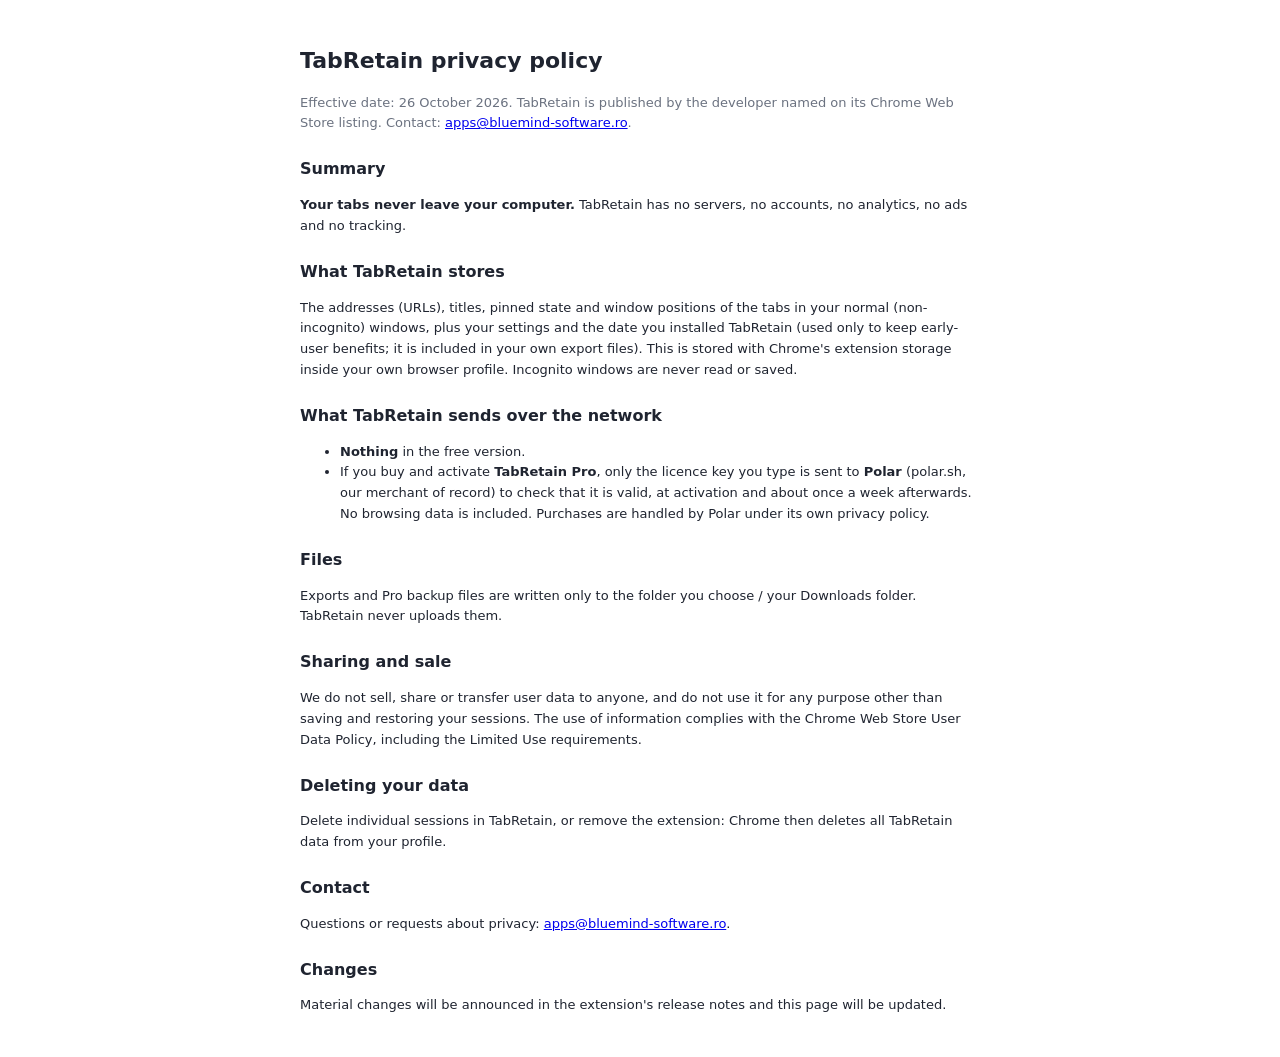
==== index.html @ ebce4348 "TabRetain privacy policy" ====
<!doctype html><html lang="en"><head><meta charset="utf-8"><title>TabRetain privacy policy</title><meta name="viewport" content="width=device-width, initial-scale=1"><style>[hidden]{display:none!important}
:root{--bg:#fff;--fg:#1f2430;--mut:#6b7280;--line:#e7e9ee;--soft:#f5f6f9;--acc:#4f46e5;--acc2:#eef0ff;--warn:#b45309;--warnbg:#fff7e6;--ok:#047857;--r:10px;
font:13px/1.4 system-ui,-apple-system,"Segoe UI",Roboto,Ubuntu,sans-serif;color:var(--fg);background:var(--bg)}
@media (prefers-color-scheme:dark){:root{--bg:#16181d;--fg:#e8eaf0;--mut:#9aa1ad;--line:#2a2e37;--soft:#1e2128;--acc:#8b85ff;--acc2:#262648;--warnbg:#2c2414;--warn:#f0b35a}}
*{box-sizing:border-box}body{margin:0;background:var(--bg)}
button{font:inherit;cursor:pointer;border:1px solid var(--line);background:var(--bg);color:var(--fg);border-radius:8px;padding:6px 10px}
button:hover{background:var(--soft)}button.pri{background:var(--acc);color:#fff;border-color:var(--acc)}button.pri:hover{filter:brightness(1.08)}
button.ghost{border-color:transparent;background:none;color:var(--mut);padding:4px 6px}button.ghost:hover{color:var(--fg);background:var(--soft)}
button:disabled{opacity:.5;cursor:default}
input,select{font:inherit;color:var(--fg);background:var(--bg);border:1px solid var(--line);border-radius:8px;padding:6px 9px;outline:none}
input:focus,select:focus{border-color:var(--acc);box-shadow:0 0 0 3px var(--acc2)}
.pro{display:inline-block;font-size:10px;font-weight:700;letter-spacing:.04em;padding:1px 6px;border-radius:99px;background:var(--acc2);color:var(--acc);vertical-align:middle}
.mut{color:var(--mut)}.row{display:flex;gap:8px;align-items:center}.grow{flex:1;min-width:0}
.fav{display:inline-grid;place-items:center;width:16px;height:16px;border-radius:4px;color:#fff;font-size:9px;font-weight:700;flex:none}
.ell{white-space:nowrap;overflow:hidden;text-overflow:ellipsis}
#toast{position:fixed;left:50%;bottom:14px;transform:translate(-50%,20px);opacity:0;transition:.2s;background:#1f2430;color:#fff;padding:8px 12px;border-radius:8px;font-size:12px;pointer-events:none;max-width:90%}
#toast.show{opacity:1;transform:translate(-50%,0)}#toast.err{background:#b91c1c}
</style>
<style>body{max-width:720px;margin:0 auto;padding:28px 20px;line-height:1.6}h1{font-size:22px}h2{font-size:16px;margin-top:22px}</style></head><body>
<h1>TabRetain privacy policy</h1>
<p class="mut">Effective date: 26 October 2026. TabRetain is published by the developer named on its Chrome Web Store listing. Contact: <a href="mailto:apps@bluemind-software.ro">apps@bluemind-software.ro</a>.</p>
<h2>Summary</h2>
<p><b>Your tabs never leave your computer.</b> TabRetain has no servers, no accounts, no analytics, no ads and no tracking.</p>
<h2>What TabRetain stores</h2>
<p>The addresses (URLs), titles, pinned state and window positions of the tabs in your normal (non-incognito) windows, plus your settings and the date you installed TabRetain (used only to keep early-user benefits; it is included in your own export files). This is stored with Chrome's extension storage inside your own browser profile. Incognito windows are never read or saved.</p>
<h2>What TabRetain sends over the network</h2>
<ul>
<li><b>Nothing</b> in the free version.</li>
<li>If you buy and activate <b>TabRetain Pro</b>, only the licence key you type is sent to <b>Polar</b> (polar.sh, our merchant of record) to check that it is valid, at activation and about once a week afterwards. No browsing data is included. Purchases are handled by Polar under its own privacy policy.</li>
</ul>
<h2>Files</h2>
<p>Exports and Pro backup files are written only to the folder you choose / your Downloads folder. TabRetain never uploads them.</p>
<h2>Sharing and sale</h2>
<p>We do not sell, share or transfer user data to anyone, and do not use it for any purpose other than saving and restoring your sessions. The use of information complies with the Chrome Web Store User Data Policy, including the Limited Use requirements.</p>
<h2>Deleting your data</h2>
<p>Delete individual sessions in TabRetain, or remove the extension: Chrome then deletes all TabRetain data from your profile.</p>
<h2>Contact</h2><p>Questions or requests about privacy: <a href="mailto:apps@bluemind-software.ro">apps@bluemind-software.ro</a>.</p>
<h2>Changes</h2><p>Material changes will be announced in the extension's release notes and this page will be updated.</p>
</body></html>
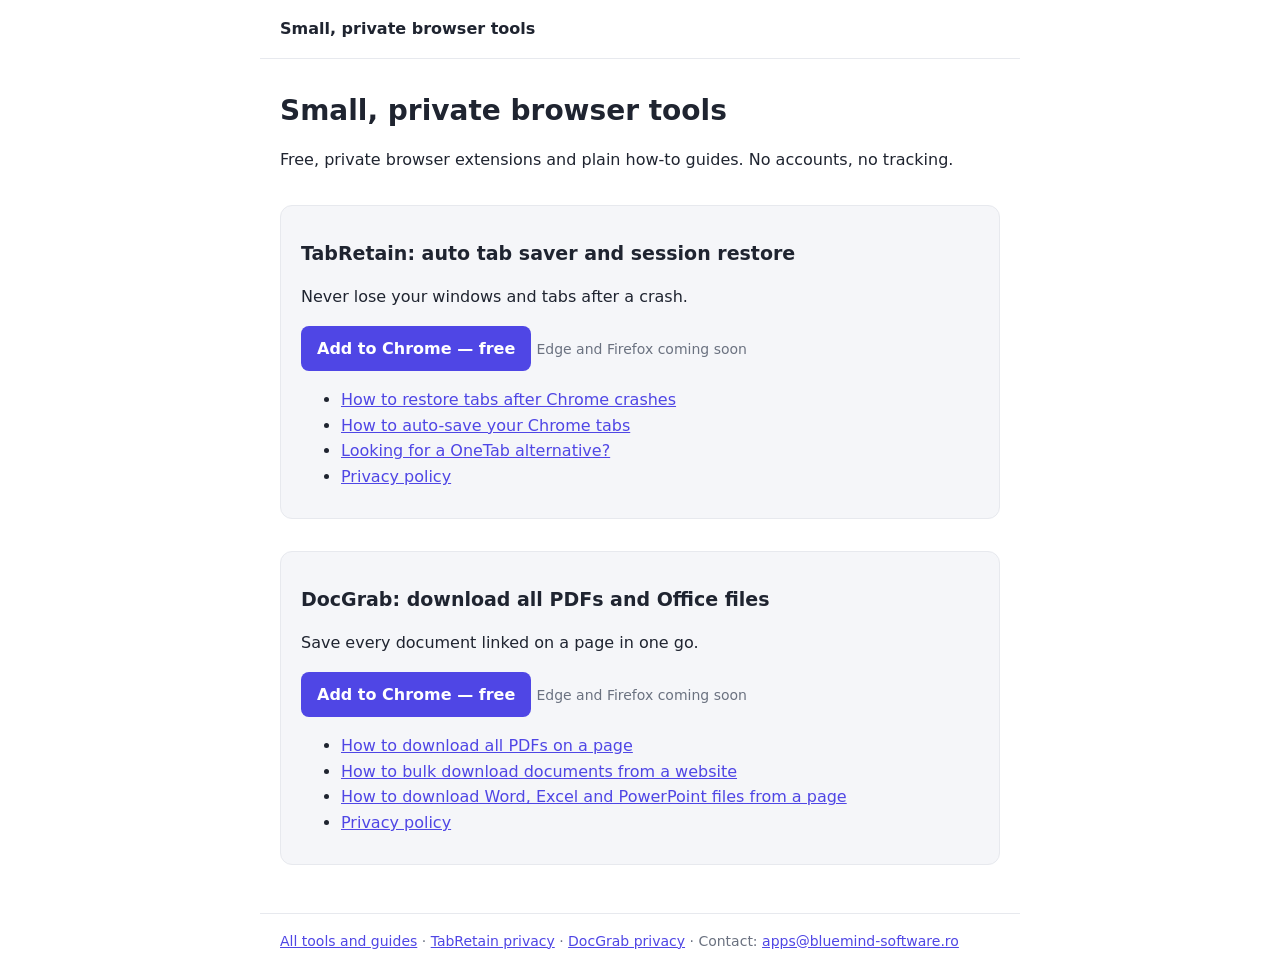
==== commit 28830ab4: "Add search landing pages for TabRetain and DocGrab, products index, sitemap and robots.txt" ====
--- a/index.html
+++ b/index.html
@@ -1,39 +1,17 @@
-<!doctype html><html lang="en"><head><meta charset="utf-8"><title>TabRetain privacy policy</title><meta name="viewport" content="width=device-width, initial-scale=1"><style>[hidden]{display:none!important}
-:root{--bg:#fff;--fg:#1f2430;--mut:#6b7280;--line:#e7e9ee;--soft:#f5f6f9;--acc:#4f46e5;--acc2:#eef0ff;--warn:#b45309;--warnbg:#fff7e6;--ok:#047857;--r:10px;
-font:13px/1.4 system-ui,-apple-system,"Segoe UI",Roboto,Ubuntu,sans-serif;color:var(--fg);background:var(--bg)}
-@media (prefers-color-scheme:dark){:root{--bg:#16181d;--fg:#e8eaf0;--mut:#9aa1ad;--line:#2a2e37;--soft:#1e2128;--acc:#8b85ff;--acc2:#262648;--warnbg:#2c2414;--warn:#f0b35a}}
-*{box-sizing:border-box}body{margin:0;background:var(--bg)}
-button{font:inherit;cursor:pointer;border:1px solid var(--line);background:var(--bg);color:var(--fg);border-radius:8px;padding:6px 10px}
-button:hover{background:var(--soft)}button.pri{background:var(--acc);color:#fff;border-color:var(--acc)}button.pri:hover{filter:brightness(1.08)}
-button.ghost{border-color:transparent;background:none;color:var(--mut);padding:4px 6px}button.ghost:hover{color:var(--fg);background:var(--soft)}
-button:disabled{opacity:.5;cursor:default}
-input,select{font:inherit;color:var(--fg);background:var(--bg);border:1px solid var(--line);border-radius:8px;padding:6px 9px;outline:none}
-input:focus,select:focus{border-color:var(--acc);box-shadow:0 0 0 3px var(--acc2)}
-.pro{display:inline-block;font-size:10px;font-weight:700;letter-spacing:.04em;padding:1px 6px;border-radius:99px;background:var(--acc2);color:var(--acc);vertical-align:middle}
-.mut{color:var(--mut)}.row{display:flex;gap:8px;align-items:center}.grow{flex:1;min-width:0}
-.fav{display:inline-grid;place-items:center;width:16px;height:16px;border-radius:4px;color:#fff;font-size:9px;font-weight:700;flex:none}
-.ell{white-space:nowrap;overflow:hidden;text-overflow:ellipsis}
-#toast{position:fixed;left:50%;bottom:14px;transform:translate(-50%,20px);opacity:0;transition:.2s;background:#1f2430;color:#fff;padding:8px 12px;border-radius:8px;font-size:12px;pointer-events:none;max-width:90%}
-#toast.show{opacity:1;transform:translate(-50%,0)}#toast.err{background:#b91c1c}
-</style>
-<style>body{max-width:720px;margin:0 auto;padding:28px 20px;line-height:1.6}h1{font-size:22px}h2{font-size:16px;margin-top:22px}</style></head><body>
-<h1>TabRetain privacy policy</h1>
-<p class="mut">Effective date: 26 October 2026. TabRetain is published by the developer named on its Chrome Web Store listing. Contact: <a href="mailto:apps@bluemind-software.ro">apps@bluemind-software.ro</a>.</p>
-<h2>Summary</h2>
-<p><b>Your tabs never leave your computer.</b> TabRetain has no servers, no accounts, no analytics, no ads and no tracking.</p>
-<h2>What TabRetain stores</h2>
-<p>The addresses (URLs), titles, pinned state and window positions of the tabs in your normal (non-incognito) windows, plus your settings and the date you installed TabRetain (used only to keep early-user benefits; it is included in your own export files). This is stored with Chrome's extension storage inside your own browser profile. Incognito windows are never read or saved.</p>
-<h2>What TabRetain sends over the network</h2>
-<ul>
-<li><b>Nothing</b> in the free version.</li>
-<li>If you buy and activate <b>TabRetain Pro</b>, only the licence key you type is sent to <b>Polar</b> (polar.sh, our merchant of record) to check that it is valid, at activation and about once a week afterwards. No browsing data is included. Purchases are handled by Polar under its own privacy policy.</li>
-</ul>
-<h2>Files</h2>
-<p>Exports and Pro backup files are written only to the folder you choose / your Downloads folder. TabRetain never uploads them.</p>
-<h2>Sharing and sale</h2>
-<p>We do not sell, share or transfer user data to anyone, and do not use it for any purpose other than saving and restoring your sessions. The use of information complies with the Chrome Web Store User Data Policy, including the Limited Use requirements.</p>
-<h2>Deleting your data</h2>
-<p>Delete individual sessions in TabRetain, or remove the extension: Chrome then deletes all TabRetain data from your profile.</p>
-<h2>Contact</h2><p>Questions or requests about privacy: <a href="mailto:apps@bluemind-software.ro">apps@bluemind-software.ro</a>.</p>
-<h2>Changes</h2><p>Material changes will be announced in the extension's release notes and this page will be updated.</p>
-</body></html>
+<!doctype html><html lang="en"><head><meta charset="utf-8">
+<meta name="viewport" content="width=device-width, initial-scale=1">
+<title>Small, private browser tools: TabRetain and DocGrab</title><meta name="description" content="Free, private browser extensions with no accounts or tracking: TabRetain saves and restores your tabs, and DocGrab downloads every PDF and Office file on a page.">
+<link rel="canonical" href="https://bogdandeaky.github.io/tabretain/"><link rel="stylesheet" href="site.css">
+<meta property="og:type" content="website"><meta property="og:title" content="Small, private browser tools: TabRetain and DocGrab">
+<meta property="og:description" content="Free, private browser extensions with no accounts or tracking: TabRetain saves and restores your tabs, and DocGrab downloads every PDF and Office file on a page."><meta property="og:url" content="https://bogdandeaky.github.io/tabretain/">
+</head><body><header><a href="./" class="home">Small, private browser tools</a></header><main>
+<h1>Small, private browser tools</h1>
+<p>Free, private browser extensions and plain how-to guides. No accounts, no tracking.</p>
+<section class="card"><h2>TabRetain: auto tab saver and session restore</h2><p>Never lose your windows and tabs after a crash.</p>
+<p><a class="btn" href="https://chromewebstore.google.com/detail/tabretain-auto-tab-saver/nphphafabjbcemmobfofpphocplhlkcp" rel="noopener">Add to Chrome — free</a> <span class="mut">Edge and Firefox coming soon</span></p>
+<ul><li><a href="restore-chrome-tabs-after-crash.html">How to restore tabs after Chrome crashes</a></li><li><a href="auto-save-chrome-tabs.html">How to auto-save your Chrome tabs</a></li><li><a href="onetab-alternative.html">Looking for a OneTab alternative?</a></li><li><a href="privacy.html">Privacy policy</a></li></ul></section>
+<section class="card"><h2>DocGrab: download all PDFs and Office files</h2><p>Save every document linked on a page in one go.</p>
+<p><a class="btn" href="https://chromewebstore.google.com/detail/docgrab-download-all-pdfs/fmabhinlhlfldepekcbanepkiejmiapp" rel="noopener">Add to Chrome — free</a> <span class="mut">Edge and Firefox coming soon</span></p>
+<ul><li><a href="download-all-pdfs-on-a-page.html">How to download all PDFs on a page</a></li><li><a href="bulk-download-documents-from-website.html">How to bulk download documents from a website</a></li><li><a href="download-office-files-from-webpage.html">How to download Word, Excel and PowerPoint files from a page</a></li><li><a href="docgrab-privacy.html">Privacy policy</a></li></ul></section>
+
+</main><footer><a href="./">All tools and guides</a> · <a href="privacy.html">TabRetain privacy</a> · <a href="docgrab-privacy.html">DocGrab privacy</a> · Contact: <a href="mailto:apps@bluemind-software.ro">apps@bluemind-software.ro</a></footer></body></html>
--- a/site.css
+++ b/site.css
@@ -0,0 +1,9 @@
+:root{--fg:#1f2430;--mut:#6b7280;--line:#e7e9ee;--soft:#f5f6f9;--acc:#4f46e5;font:16px/1.6 system-ui,-apple-system,"Segoe UI",Roboto,sans-serif;color:var(--fg);background:#fff}
+@media (prefers-color-scheme:dark){:root{--fg:#e8eaf0;--mut:#9aa1ad;--line:#2a2e37;--soft:#1e2128;--acc:#8b85ff;background:#16181d}}
+body{margin:0}header,main,footer{max-width:720px;margin:0 auto;padding:16px 20px}header{border-bottom:1px solid var(--line)}
+.home{font-weight:600;text-decoration:none;color:var(--fg)}a{color:var(--acc)}h1{font-size:28px;line-height:1.25}h2{font-size:19px;margin-top:28px}
+.mut{color:var(--mut);font-size:14px}code,pre{background:var(--soft);border-radius:6px;padding:2px 5px;font-size:14px}pre{padding:12px;overflow:auto}
+table{border-collapse:collapse;width:100%}td,th{border:1px solid var(--line);padding:8px;text-align:left;vertical-align:top}
+.cta,.card{border:1px solid var(--line);background:var(--soft);border-radius:12px;padding:4px 20px 12px;margin:32px 0}
+.btn{display:inline-block;background:var(--acc);color:#fff;text-decoration:none;padding:10px 16px;border-radius:8px;font-weight:600}
+footer{border-top:1px solid var(--line);font-size:14px;color:var(--mut)}
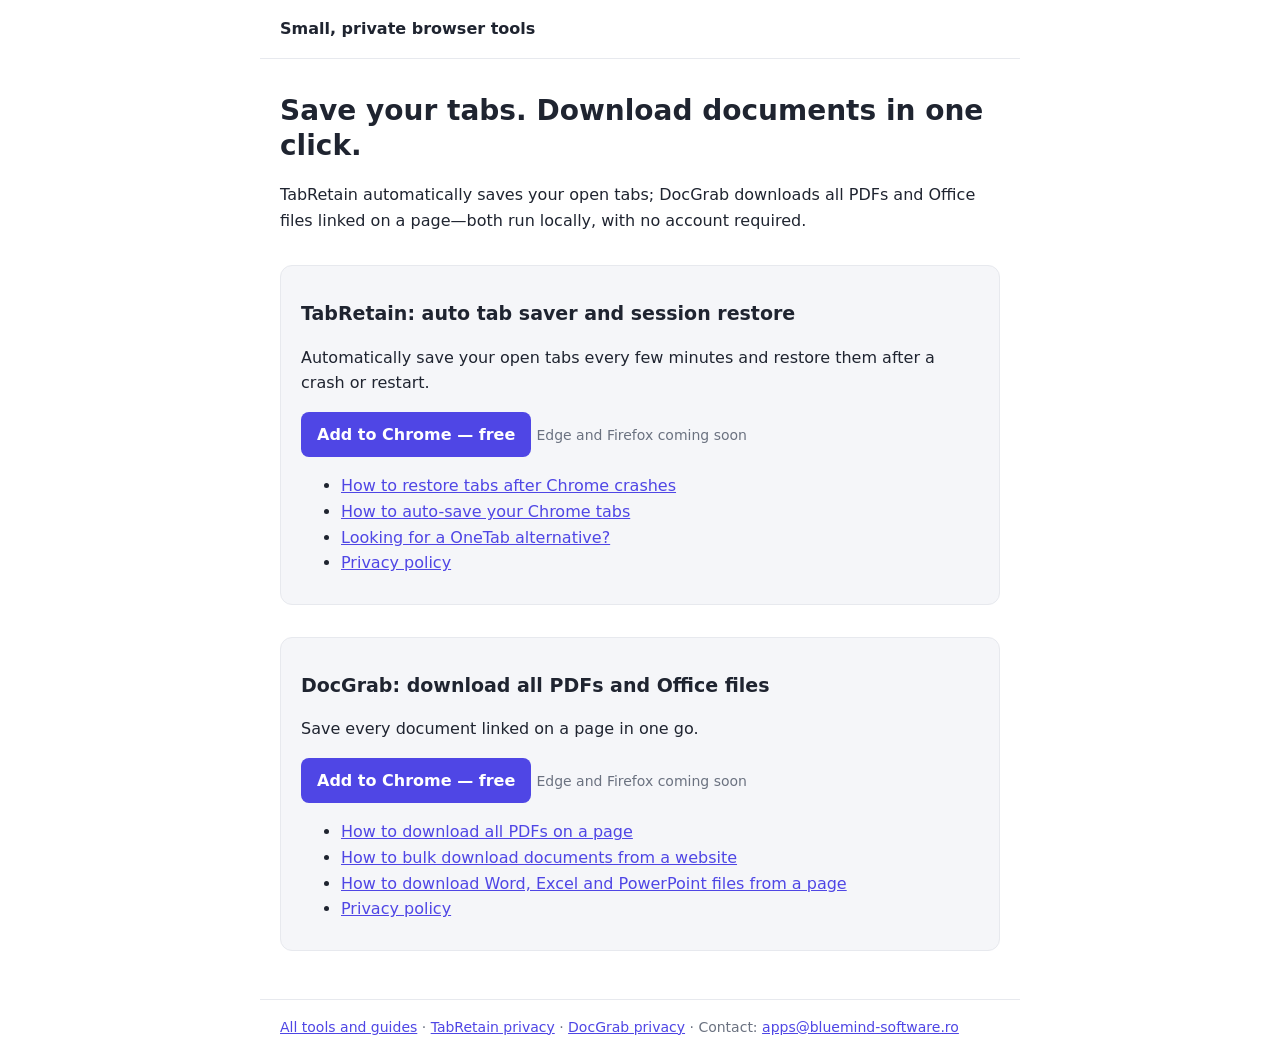
==== commit c3d40b10: "Landing pages: outcome-led openings per Hermes review (index, OneTab headline; first sentences on 5 " ====
--- a/index.html
+++ b/index.html
@@ -5,9 +5,9 @@
 <meta property="og:type" content="website"><meta property="og:title" content="Small, private browser tools: TabRetain and DocGrab">
 <meta property="og:description" content="Free, private browser extensions with no accounts or tracking: TabRetain saves and restores your tabs, and DocGrab downloads every PDF and Office file on a page."><meta property="og:url" content="https://bogdandeaky.github.io/tabretain/">
 </head><body><header><a href="./" class="home">Small, private browser tools</a></header><main>
-<h1>Small, private browser tools</h1>
-<p>Free, private browser extensions and plain how-to guides. No accounts, no tracking.</p>
-<section class="card"><h2>TabRetain: auto tab saver and session restore</h2><p>Never lose your windows and tabs after a crash.</p>
+<h1>Save your tabs. Download documents in one click.</h1>
+<p>TabRetain automatically saves your open tabs; DocGrab downloads all PDFs and Office files linked on a page—both run locally, with no account required.</p>
+<section class="card"><h2>TabRetain: auto tab saver and session restore</h2><p>Automatically save your open tabs every few minutes and restore them after a crash or restart.</p>
 <p><a class="btn" href="https://chromewebstore.google.com/detail/tabretain-auto-tab-saver/nphphafabjbcemmobfofpphocplhlkcp" rel="noopener">Add to Chrome — free</a> <span class="mut">Edge and Firefox coming soon</span></p>
 <ul><li><a href="restore-chrome-tabs-after-crash.html">How to restore tabs after Chrome crashes</a></li><li><a href="auto-save-chrome-tabs.html">How to auto-save your Chrome tabs</a></li><li><a href="onetab-alternative.html">Looking for a OneTab alternative?</a></li><li><a href="privacy.html">Privacy policy</a></li></ul></section>
 <section class="card"><h2>DocGrab: download all PDFs and Office files</h2><p>Save every document linked on a page in one go.</p>
